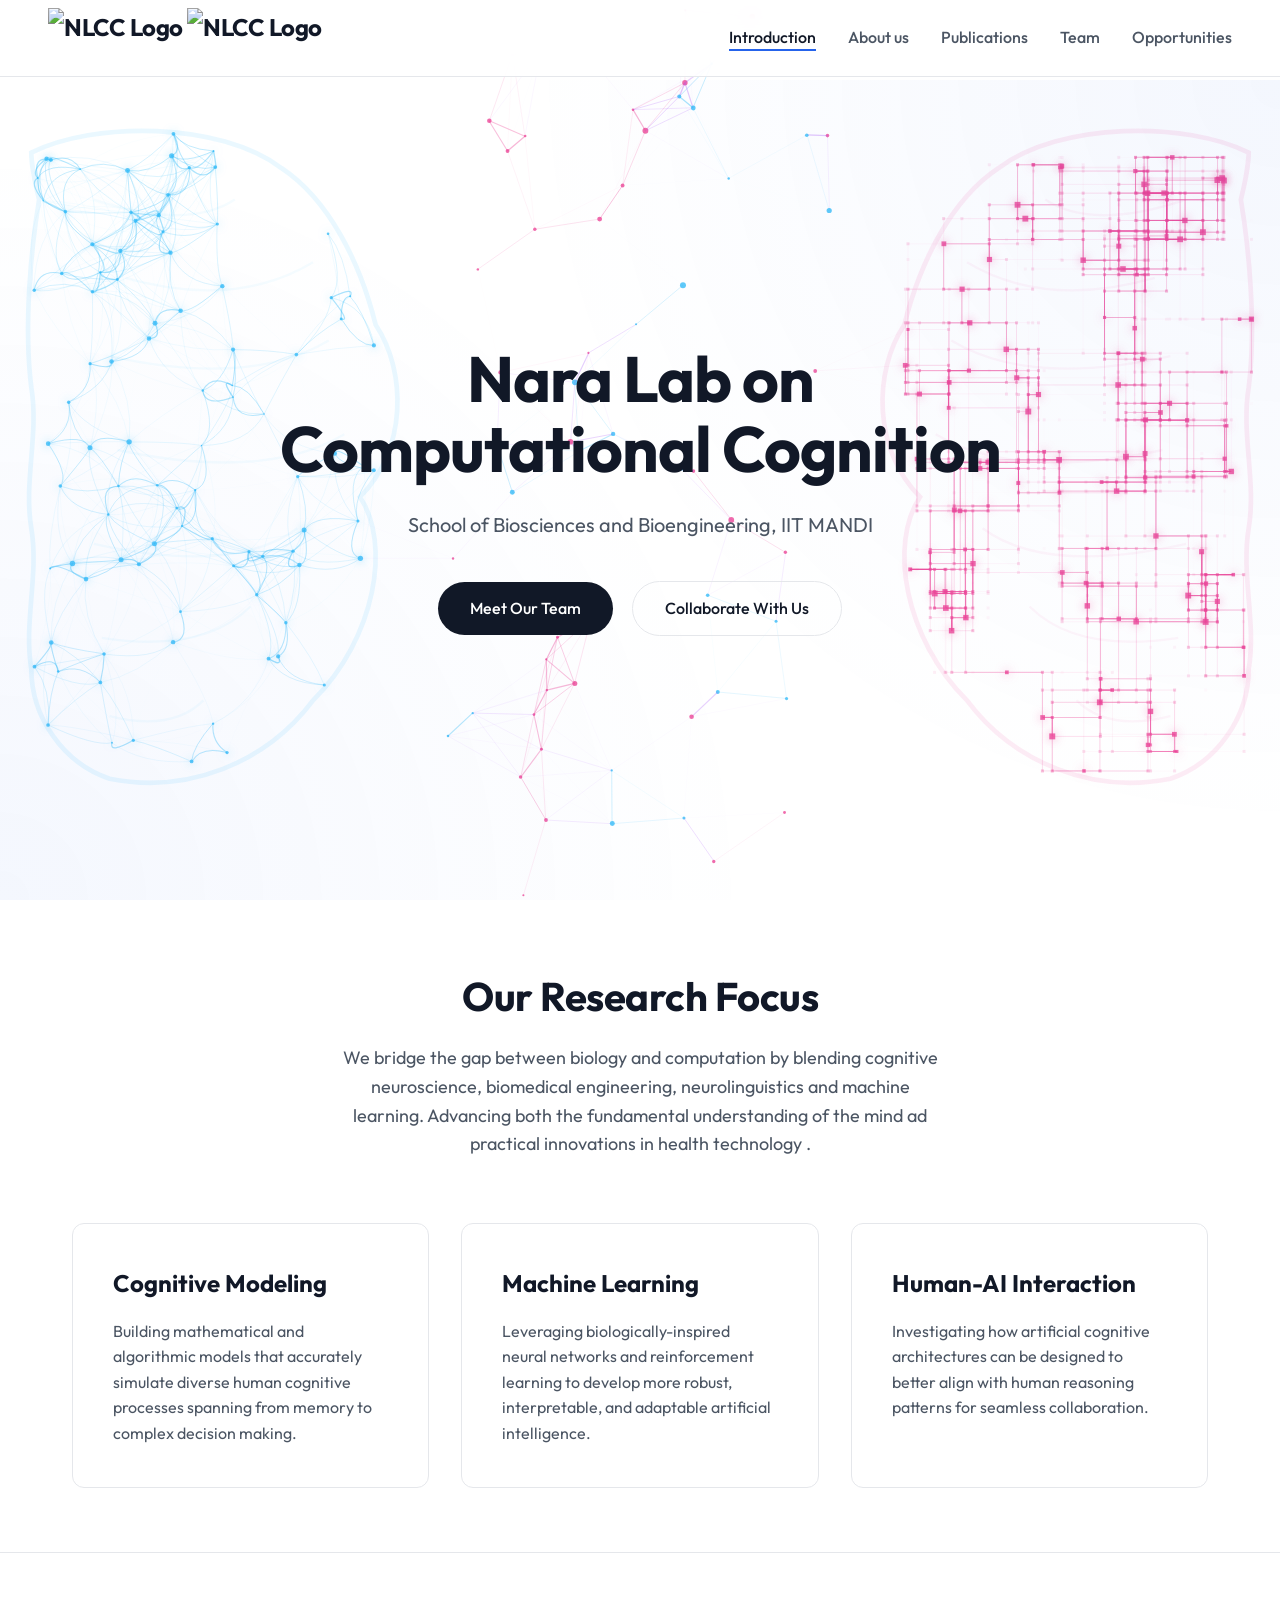
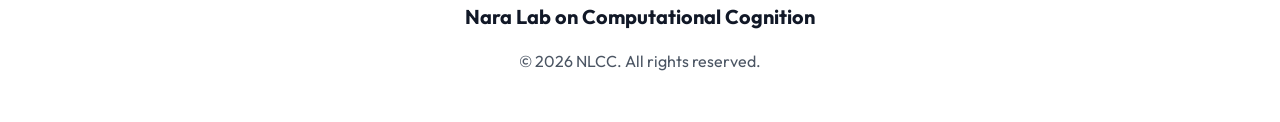
==== index.html @ f837eebd "logo and minor change" ====
<!DOCTYPE html>
<html lang="en">

<head>
    <meta charset="UTF-8">
    <meta name="viewport" content="width=device-width, initial-scale=1.0">
    <title>NLCC - Nara Lab on Computational Cognition</title>
    <meta name="description"
        content="Nara Lab on Computational Cognition (NLCC) explores the intersection of computation and human cognition.">
    <link rel="stylesheet" href="style.css">
</head>

<body>
    <canvas id="neuronCanvas"></canvas>
    <nav>
        <div class="nav-container">
            <a href="index.html" class="logo">
                <img src=c:\Users\krish\Downloads\logo.jpg alt="NLCC Logo" class="logo">
                
                <img src=c:\Users\krish\Downloads\iitlogo.png alt="NLCC Logo" class="logo">
            </a>
            <ul class="nav-links">
                <li><a href="index.html" class="active">Introduction</a></li>
                <li><a href="team.html">About us</a></li>
                <li><a href="team.html">Publications</a></li>
                <li><a href="team.html">Team</a></li>
                <li><a href="contact.html">Opportunities</a></li>
            </ul>
        </div>
    </nav>

    <main>
        <section class="hero">
            <div class="hero-content animate-fade-in">
                <h1>Nara Lab on<br>Computational Cognition</h1>
                <p>School of Biosciences and Bioengineering, IIT MANDI</p>
                <div class="hero-buttons">
                    <a href="team.html" class="btn btn-primary">Meet Our Team</a>
                    <a href="contact.html" class="btn btn-outline">Collaborate With Us</a>
                </div>
            </div>
        </section>

        <section class="container" id="about">
            <h2 class="section-title">Our Research Focus</h2>
            <p class="section-subtitle"> We bridge the gap between biology and computation by blending cognitive neuroscience,
                 biomedical engineering, neurolinguistics and machine learning.
                  Advancing both the fundamental understanding of the mind ad practical innovations in 
                  health technology .
            </p>

            <div class="grid">
                <div class="card animate-fade-in delay-1">
                    <h3>Cognitive Modeling</h3>
                    <p>Building mathematical and algorithmic models that accurately simulate diverse human cognitive
                        processes spanning from memory to complex decision making.</p>
                </div>
                <div class="card animate-fade-in delay-2">
                    <h3>Machine Learning</h3>
                    <p>Leveraging biologically-inspired neural networks and reinforcement learning to develop more
                        robust, interpretable, and adaptable artificial intelligence.</p>
                </div>
                <div class="card animate-fade-in delay-1">
                    <h3>Human-AI Interaction</h3>
                    <p>Investigating how artificial cognitive architectures can be designed to better align with human
                        reasoning patterns for seamless collaboration.</p>
                </div>
            </div>
        </section>
    </main>

    <footer>
        <div class="footer-content">
            <div class="footer-logo">Nara Lab on Computational Cognition</div>
            <p>&copy; 2026 NLCC. All rights reserved.</p>
        </div>
    </footer>
    <script src="neurons.js"></script>
</body>

</html>
---- style.css ----
@import url('https://fonts.googleapis.com/css2?family=Outfit:wght@300;400;500;700&display=swap');

:root {
    --bg-primary: #ffffff;
    --bg-secondary: #f3f4f6;
    --text-primary: #111827;
    --text-secondary: #4b5563;
    --accent: #2563eb;
    --accent-hover: #1d4ed8;
    --border: #e5e7eb;
    --radius: 12px;
    --shadow-sm: 0 1px 2px 0 rgb(0 0 0 / 0.05);
    --shadow-md: 0 4px 6px -1px rgb(0 0 0 / 0.1), 0 2px 4px -2px rgb(0 0 0 / 0.1);
    --shadow-lg: 0 10px 15px -3px rgb(0 0 0 / 0.1), 0 4px 6px -4px rgb(0 0 0 / 0.1);
    --transition: all 0.3s cubic-bezier(0.4, 0, 0.2, 1);
}

* {
    margin: 0;
    padding: 0;
    box-sizing: border-box;
}

html {
    background-color: var(--bg-primary);
}

body {
    font-family: 'Outfit', sans-serif;
    background-color: transparent;
    color: var(--text-primary);
    line-height: 1.6;
    display: flex;
    flex-direction: column;
    min-height: 100vh;
    -webkit-font-smoothing: antialiased;
    position: relative;
    /* Ensure body can hold absolute/fixed items properly */
}

/* Canvas Animation */
#neuronCanvas {
    position: fixed;
    top: 0;
    left: 0;
    width: 100vw;
    height: 100vh;
    z-index: -1;
    pointer-events: none;
    /* Let clicks pass through to content */
}

/* Animations */
@keyframes fadeIn {
    from {
        opacity: 0;
        transform: translateY(20px);
    }

    to {
        opacity: 1;
        transform: translateY(0);
    }
}

.animate-fade-in {
    animation: fadeIn 0.8s ease-out forwards;
}

.delay-1 {
    animation-delay: 0.2s;
}

.delay-2 {
    animation-delay: 0.4s;
}

/* Navigation */
nav {
    position: fixed;
    top: 0;
    width: 100%;
    background: rgba(255, 255, 255, 0.8);
    backdrop-filter: blur(12px);
    -webkit-backdrop-filter: blur(12px);
    border-bottom: 1px solid var(--border);
    z-index: 1000;
    transition: var(--transition);
}

.nav-container {
    max-width: 1200px;
    margin: 0 auto;
    padding: 0.5rem 0.5rem;
    display: flex;
    justify-content: space-between;
    align-items: center;
}


.logo-img {
    height: 50px;   /* adjust as needed */
    /*width: auto;*/

}

.logo {
    font-size: 1.5rem;
    font-weight: 700;
    color: var(--text-primary);
    text-decoration: none;
    letter-spacing: -0.5px;
    height: 60px;
}

.logo span {
    color: var(--accent);
}

.nav-links {
    display: flex;
    gap: 2rem;
    list-style: none;
}

.nav-links a {
    text-decoration: none;
    color: var(--text-secondary);
    font-weight: 500;
    font-size: 1rem;
    transition: var(--transition);
    position: relative;
}

.nav-links a::after {
    content: '';
    position: absolute;
    width: 0;
    height: 2px;
    bottom: -4px;
    left: 0;
    background-color: var(--accent);
    transition: var(--transition);
}

.nav-links a:hover,
.nav-links a.active {
    color: var(--text-primary);
}

.nav-links a:hover::after,
.nav-links a.active::after {
    width: 100%;
}

/* Layout */
main {
    flex: 1;
    margin-top: 80px;
    /* To offset fixed nav */
}

.container {
    max-width: 1200px;
    margin: 0 auto;
    padding: 4rem 2rem;
}

/* Hero Section */
.hero {
    min-height: calc(100vh - 80px);
    display: flex;
    align-items: center;
    justify-content: center;
    text-align: center;
    padding: 2rem;
    background: radial-gradient(circle at top right, rgba(37, 99, 235, 0.05), transparent 50%),
        radial-gradient(circle at bottom left, rgba(37, 99, 235, 0.05), transparent 50%);
}

.hero-content {
    max-width: 800px;
    opacity: 0;
}

.hero h1 {
    font-size: 4rem;
    font-weight: 700;
    line-height: 1.1;
    margin-bottom: 1.5rem;
    letter-spacing: -1px;
}

.hero p {
    font-size: 1.25rem;
    color: var(--text-secondary);
    margin-bottom: 2.5rem;
    max-width: 600px;
    margin-left: auto;
    margin-right: auto;
}

.btn {
    display: inline-block;
    padding: 0.875rem 2rem;
    border-radius: 9999px;
    font-weight: 500;
    text-decoration: none;
    transition: var(--transition);
    cursor: pointer;
    border: none;
}

.btn-primary {
    background-color: var(--text-primary);
    color: white;
}

.btn-primary:hover {
    background-color: var(--accent);
    transform: translateY(-2px);
    box-shadow: var(--shadow-md);
}

.btn-outline {
    background-color: transparent;
    color: var(--text-primary);
    border: 1px solid var(--border);
    margin-left: 1rem;
}

.btn-outline:hover {
    border-color: var(--text-primary);
    background-color: var(--bg-secondary);
}

/* Sections */
.section-title {
    font-size: 2.5rem;
    font-weight: 700;
    margin-bottom: 1rem;
    text-align: center;
    letter-spacing: -0.5px;
}

.section-subtitle {
    text-align: center;
    color: var(--text-secondary);
    margin-bottom: 4rem;
    font-size: 1.125rem;
    max-width: 600px;
    margin-left: auto;
    margin-right: auto;
}

/* Cards (for team and features) */
.grid {
    display: grid;
    grid-template-columns: repeat(auto-fit, minmax(300px, 1fr));
    gap: 2rem;
}

.card {
    background: var(--bg-primary);
    border: 1px solid var(--border);
    border-radius: var(--radius);
    padding: 2.5rem;
    transition: var(--transition);
    opacity: 0;
}

.card:hover {
    transform: translateY(-5px);
    box-shadow: var(--shadow-lg);
    border-color: transparent;
}

.card h3 {
    font-size: 1.5rem;
    margin-bottom: 1rem;
    color: var(--text-primary);
}

.card p {
    color: var(--text-secondary);
}

/* Team Specific */
.team-member {
    text-align: center;
    padding: 2rem;
}

.member-image {
    width: 120px;
    height: 120px;
    border-radius: 50%;
    margin: 0 auto 1.5rem;
    background-color: var(--bg-secondary);
    display: flex;
    align-items: center;
    justify-content: center;
    font-size: 2.5rem;
    color: var(--text-secondary);
    border: 4px solid var(--bg-primary);
    box-shadow: var(--shadow-md);
    transition: var(--transition);
}

.team-member:hover .member-image {
    transform: scale(1.05);
    border-color: var(--accent);
    color: var(--accent);
}

.member-role {
    color: var(--accent);
    font-weight: 500;
    margin-bottom: 1rem;
    font-size: 0.9rem;
    text-transform: uppercase;
    letter-spacing: 1px;
}

/* Contact Specific */
.contact-wrapper {
    display: grid;
    grid-template-columns: 1fr 1fr;
    gap: 4rem;
    background: var(--bg-primary);
    border-radius: var(--radius);
    border: 1px solid var(--border);
    overflow: hidden;
    opacity: 0;
}

.contact-info {
    padding: 4rem;
    background: var(--text-primary);
    color: white;
}

.contact-info h3 {
    color: white;
    font-size: 2rem;
    margin-bottom: 2rem;
}

.info-item {
    margin-bottom: 2rem;
}

.info-item h4 {
    font-size: 0.875rem;
    text-transform: uppercase;
    letter-spacing: 1px;
    color: #9ca3af;
    margin-bottom: 0.5rem;
}

.info-item p {
    font-size: 1.125rem;
    color: #f3f4f6;
}

.contact-form {
    padding: 4rem 4rem 4rem 0;
}

.form-group {
    margin-bottom: 1.5rem;
}

.form-group label {
    display: block;
    margin-bottom: 0.5rem;
    font-weight: 500;
    color: var(--text-primary);
}

.form-control {
    width: 100%;
    padding: 0.875rem 1rem;
    border: 1px solid var(--border);
    border-radius: 8px;
    font-family: inherit;
    font-size: 1rem;
    transition: var(--transition);
    background-color: var(--bg-primary);
}

.form-control:focus {
    outline: none;
    border-color: var(--accent);
    box-shadow: 0 0 0 3px rgba(37, 99, 235, 0.1);
}

textarea.form-control {
    min-height: 150px;
    resize: vertical;
}

/* Footer */
footer {
    background-color: var(--bg-primary);
    border-top: 1px solid var(--border);
    padding: 3rem 2rem;
    text-align: center;
    color: var(--text-secondary);
    margin-top: auto;
}

.footer-content {
    max-width: 1200px;
    margin: 0 auto;
    display: flex;
    flex-direction: column;
    align-items: center;
    gap: 1rem;
}

.footer-logo {
    font-weight: 700;
    color: var(--text-primary);
    font-size: 1.25rem;
}

/* Responsive */
@media (max-width: 768px) {
    .nav-links {
        display: none;
        /* simple mobile design: hide nav links or make a hamburger */
    }

    .hero h1 {
        font-size: 2.5rem;
    }

    .contact-wrapper {
        grid-template-columns: 1fr;
    }

    .contact-form {
        padding: 2rem;
    }

    .contact-info {
        padding: 2rem;
    }

    .btn-outline {
        margin-left: 0;
        margin-top: 1rem;
        display: block;
    }
}
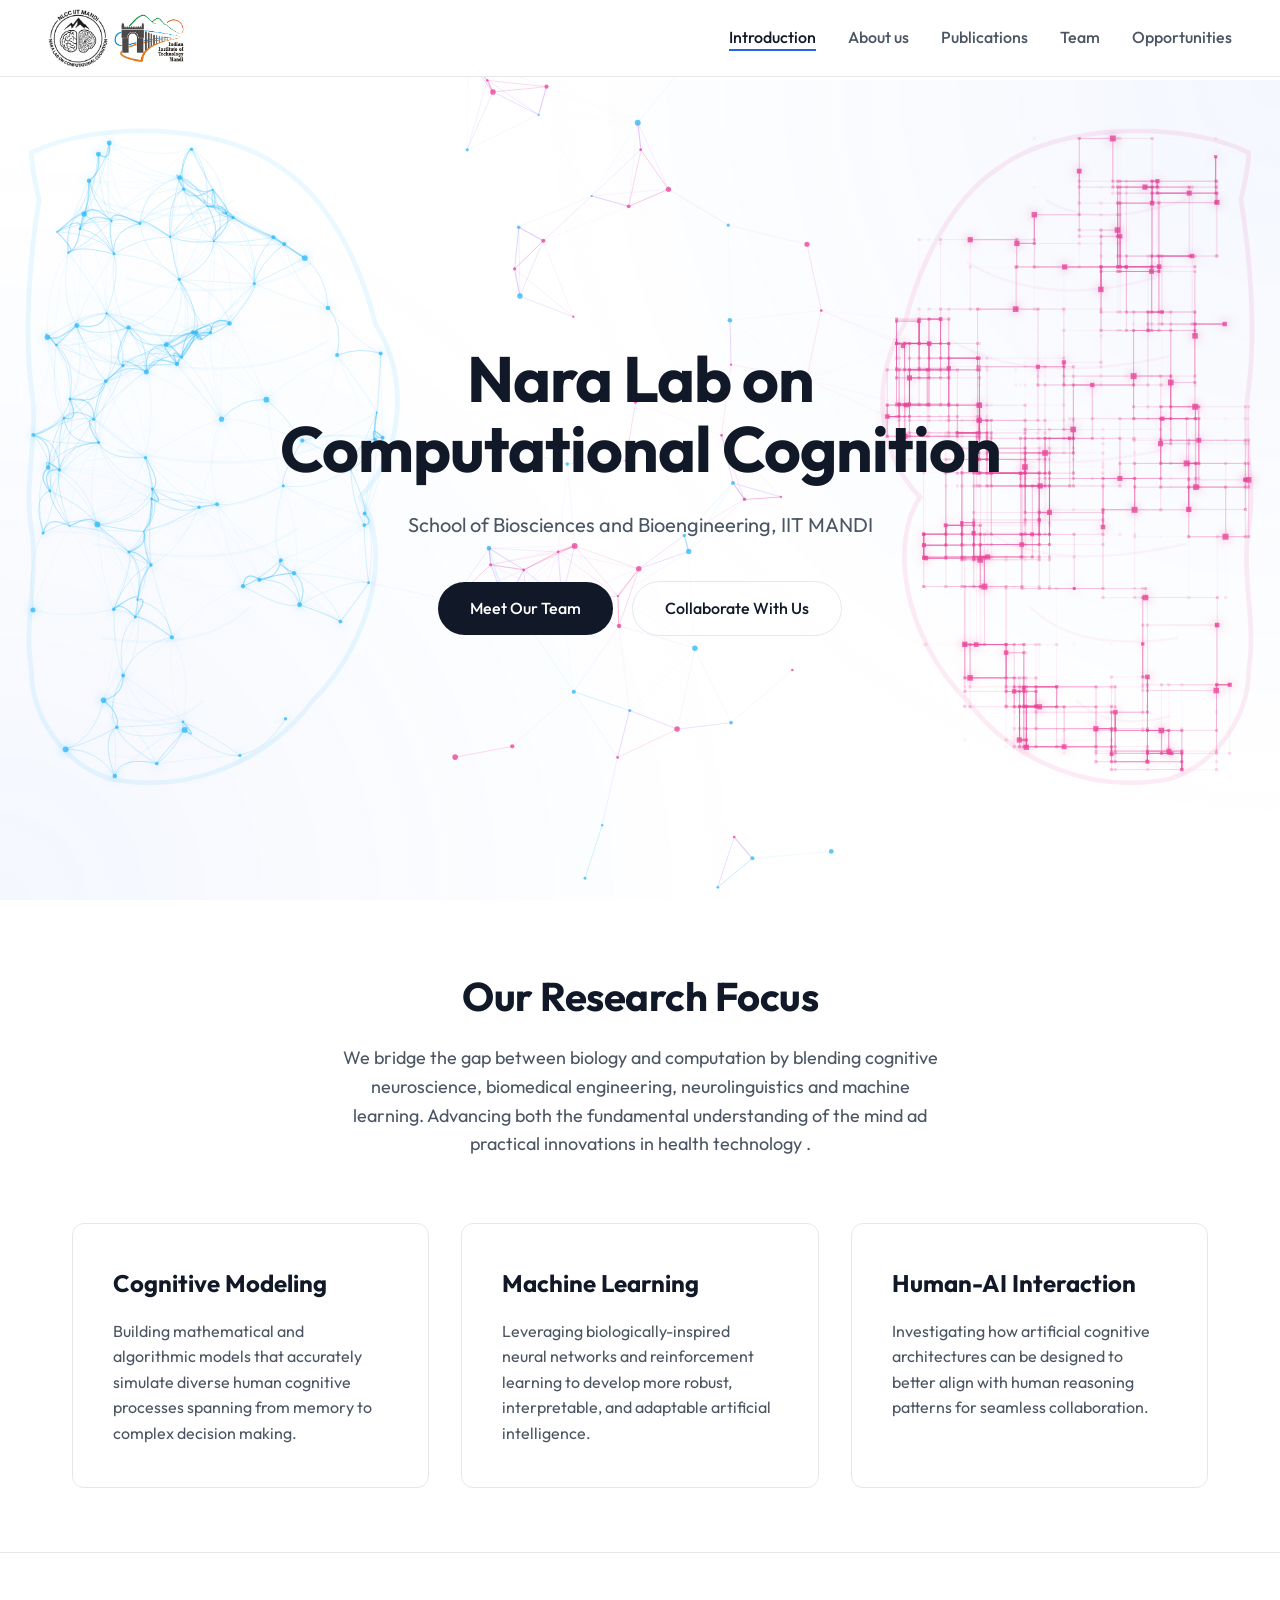
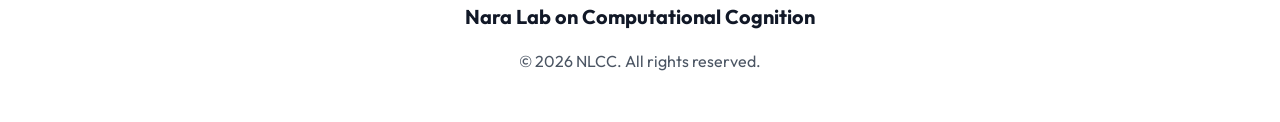
==== commit 403ca949: "folder changed" ====
--- a/index.html
+++ b/index.html
@@ -15,9 +15,9 @@
     <nav>
         <div class="nav-container">
             <a href="index.html" class="logo">
-                <img src=c:\Users\krish\Downloads\logo.jpg alt="NLCC Logo" class="logo">
+                <img src=images\logo.jpg alt="NLCC Logo" class="logo">
                 
-                <img src=c:\Users\krish\Downloads\iitlogo.png alt="NLCC Logo" class="logo">
+                <img src=images\iitlogo.png alt="NLCC Logo" class="logo">
             </a>
             <ul class="nav-links">
                 <li><a href="index.html" class="active">Introduction</a></li>
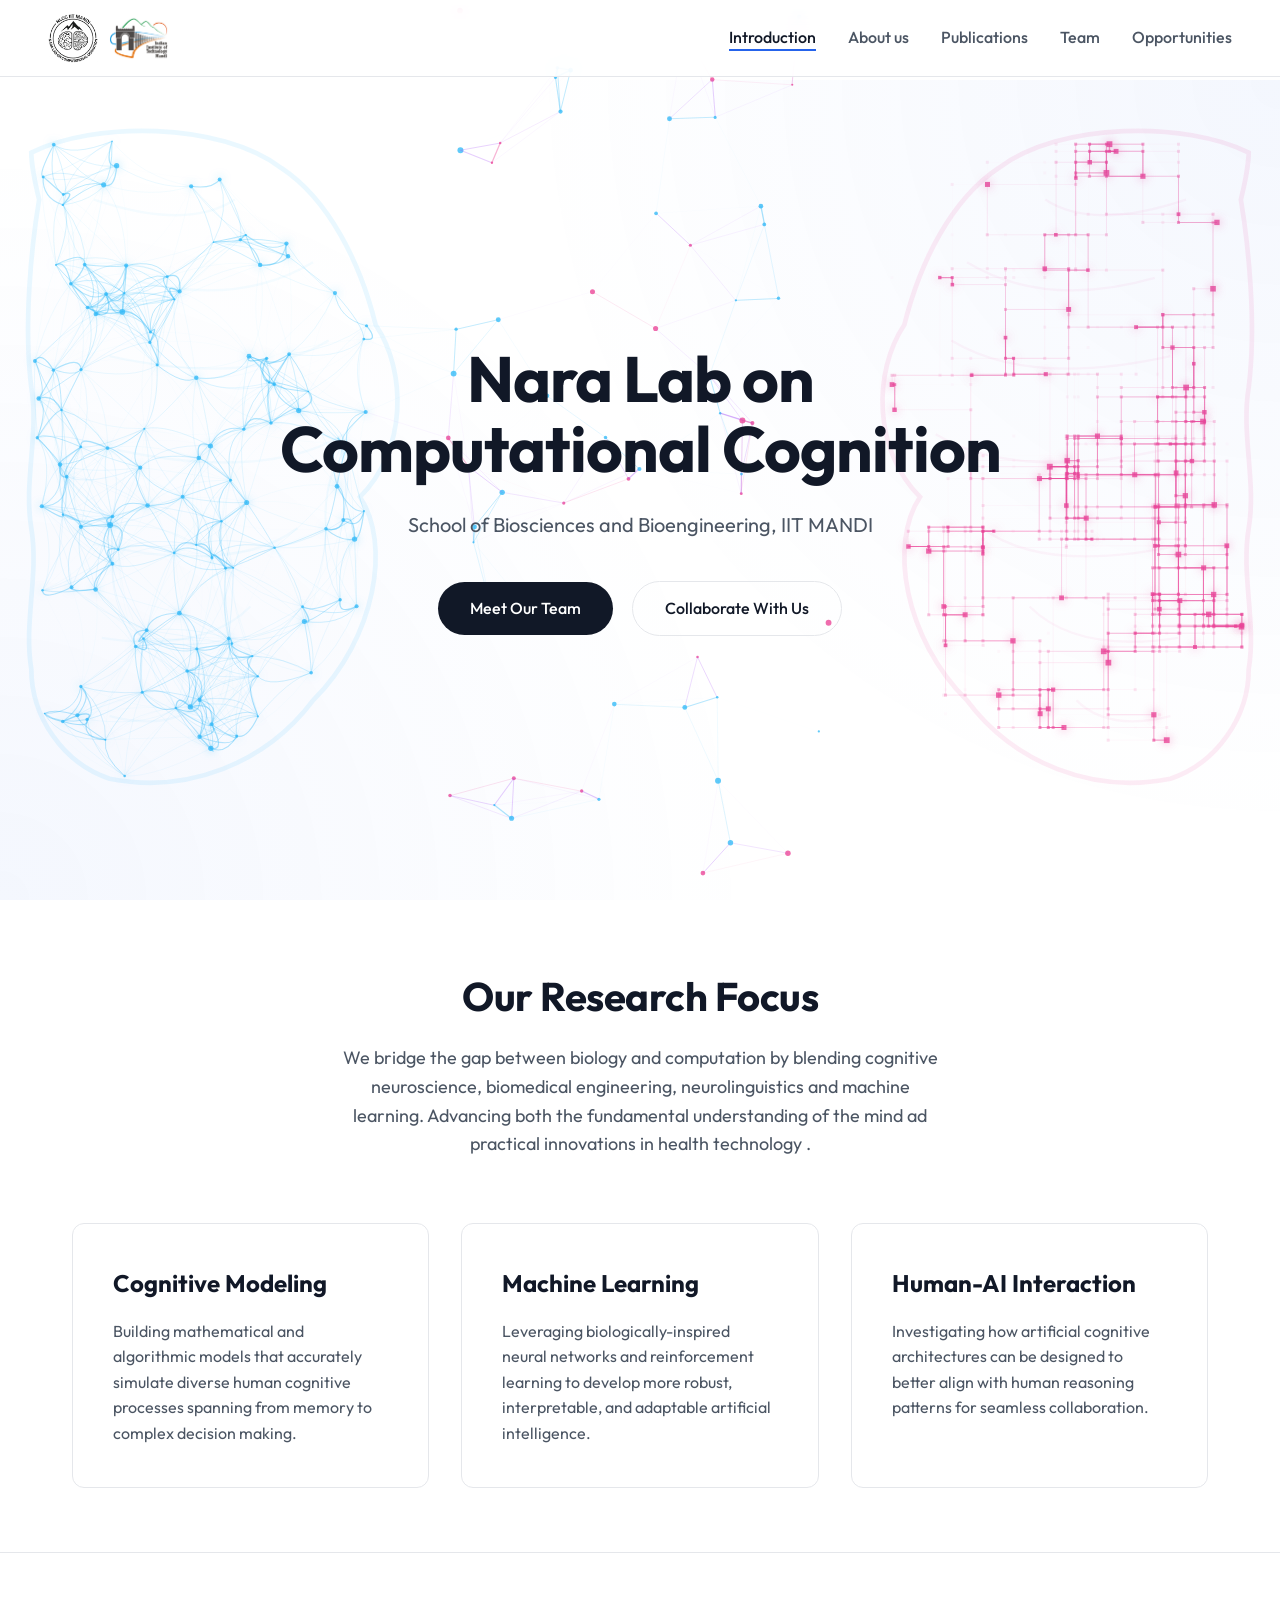
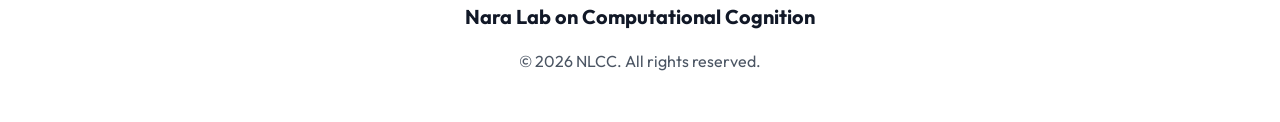
==== commit aec173c6: "responsive" ====
--- a/index.html
+++ b/index.html
@@ -15,9 +15,9 @@
     <nav>
         <div class="nav-container">
             <a href="index.html" class="logo">
-                <img src=images\logo.jpg alt="NLCC Logo" class="logo">
+                <img src=images\logo.jpg alt="NLCC Logo" class="logo-img">
                 
-                <img src=images\iitlogo.png alt="NLCC Logo" class="logo">
+                <img src=images\iitlogo.png alt="NLCC Logo" class="logo-img">
             </a>
             <ul class="nav-links">
                 <li><a href="index.html" class="active">Introduction</a></li>
--- a/style.css
+++ b/style.css
@@ -1,5 +1,17 @@
 @import url('https://fonts.googleapis.com/css2?family=Outfit:wght@300;400;500;700&display=swap');
 
+
+
+@media (max-width: 768px) {
+    .logo {
+        height: 50px;
+    }
+
+    .logo-img {
+        max-height: 40px;
+    }
+}
+    
 :root {
     --bg-primary: #ffffff;
     --bg-secondary: #f3f4f6;
@@ -99,18 +111,19 @@
 
 
 .logo-img {
-    height: 50px;   /* adjust as needed */
-    /*width: auto;*/
-
+    height: 100%;      /* fill parent height */
+    max-height: 50px;  /* prevent oversized scaling */
+    width: auto;       /* keep aspect ratio */
+    object-fit: contain;
 }
 
 .logo {
-    font-size: 1.5rem;
-    font-weight: 700;
-    color: var(--text-primary);
+    display: flex;
+    align-items: center;
+    gap: 10px;
+
     text-decoration: none;
-    letter-spacing: -0.5px;
-    height: 60px;
+    height: 60px;   /* navbar height control */
 }
 
 .logo span {
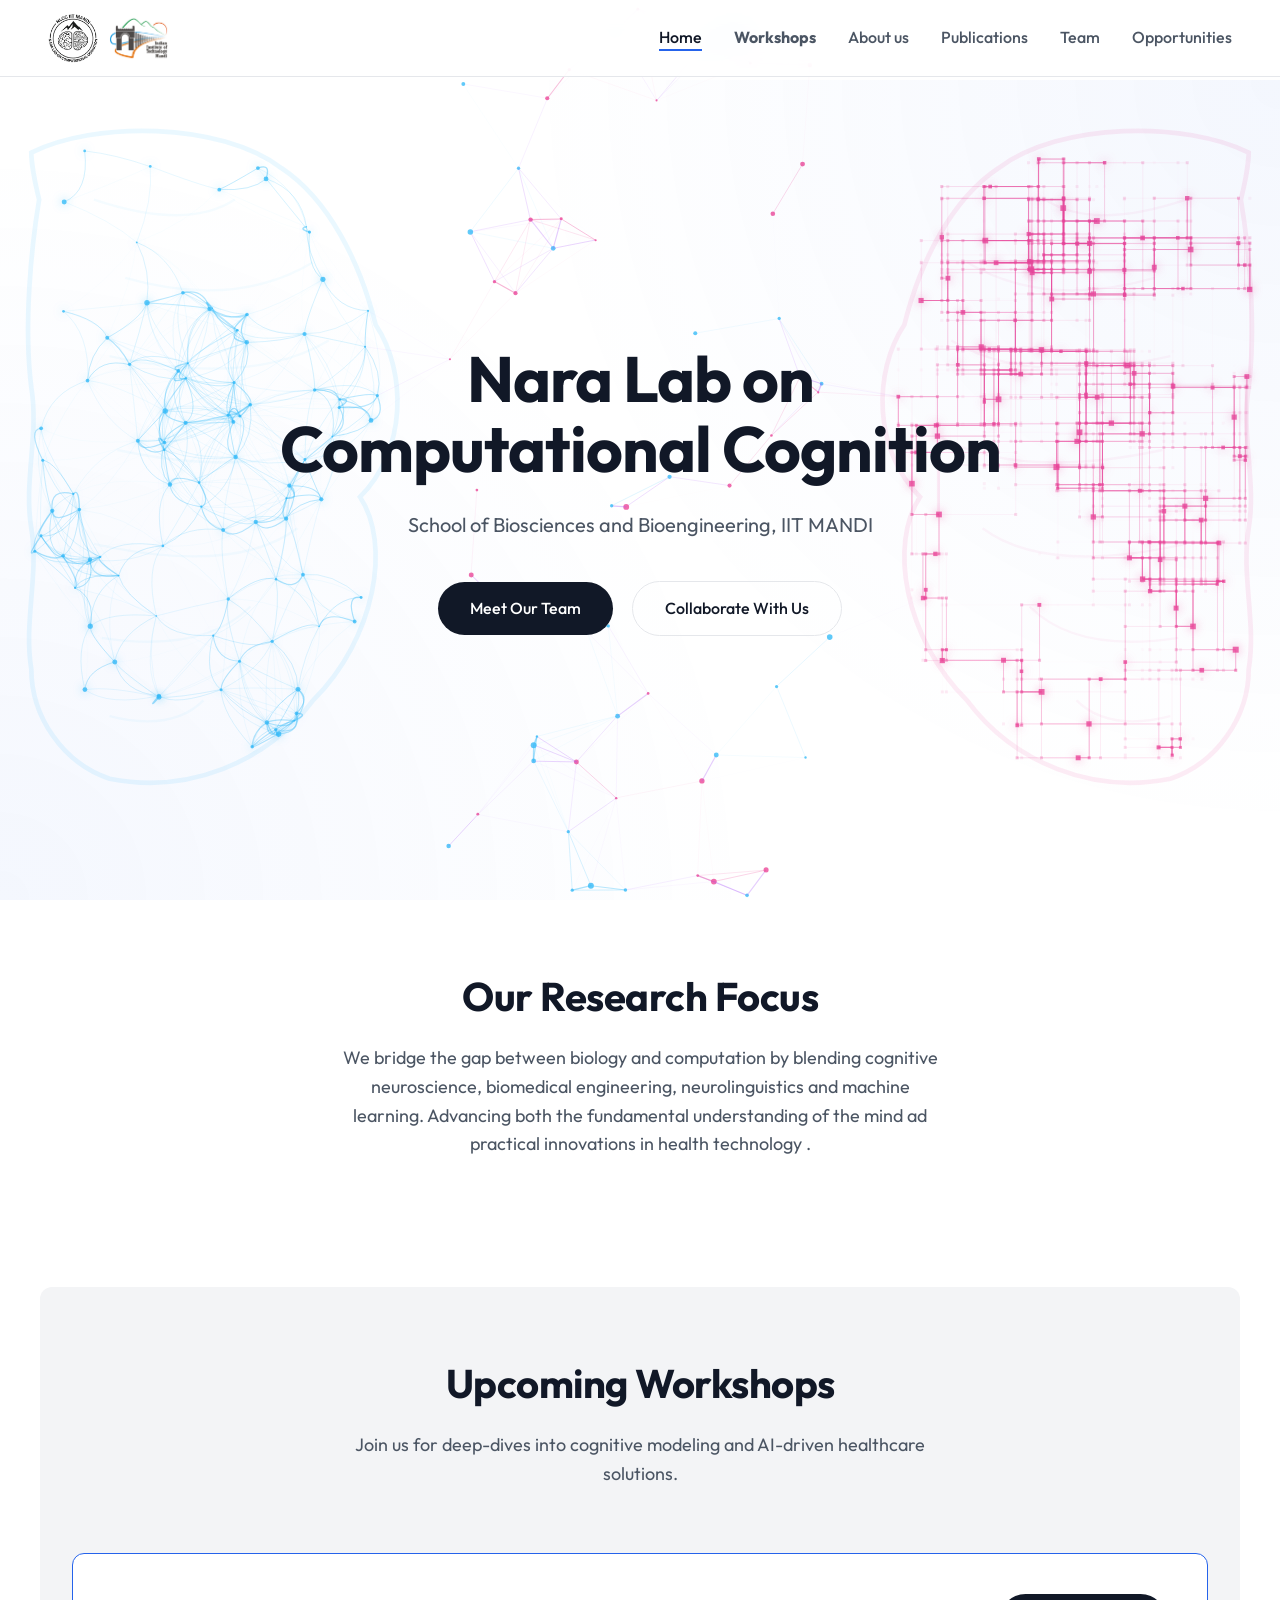
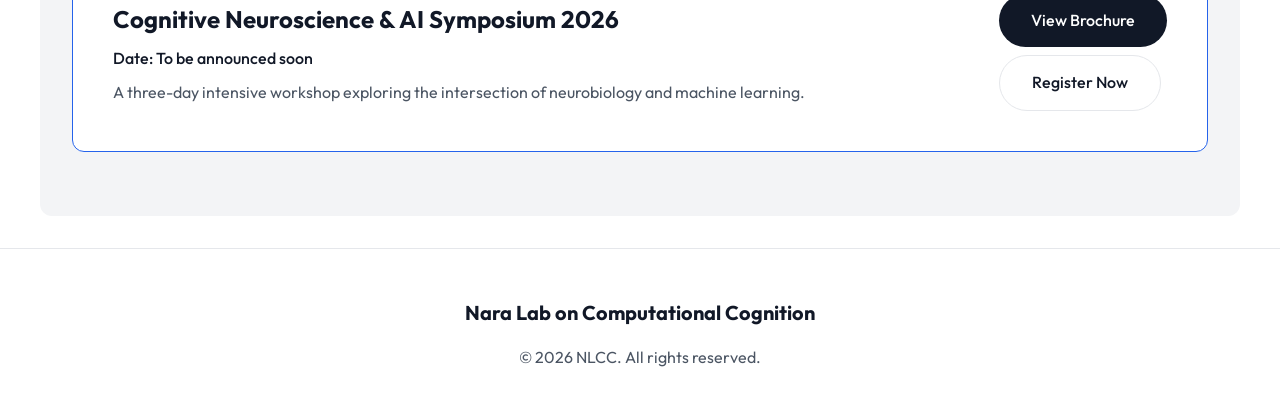
==== commit d65adecb: "V1.2 added workshop part" ====
--- a/index.html
+++ b/index.html
@@ -16,15 +16,16 @@
         <div class="nav-container">
             <a href="index.html" class="logo">
                 <img src=images\logo.jpg alt="NLCC Logo" class="logo-img">
-                
+
                 <img src=images\iitlogo.png alt="NLCC Logo" class="logo-img">
             </a>
             <ul class="nav-links">
-                <li><a href="index.html" class="active">Introduction</a></li>
-                <li><a href="team.html">About us</a></li>
-                <li><a href="team.html">Publications</a></li>
+                <li><a href="index.html" class="active">Home</a></li>
+                <li><a href="workshops.html" class="blink">Workshops</a></li>
+                <li><a href="about.html">About us</a></li>
+                <li><a href="publications.html">Publications</a></li>
                 <li><a href="team.html">Team</a></li>
-                <li><a href="contact.html">Opportunities</a></li>
+                <li><a href="opportunities.html">Opportunities</a></li>
             </ul>
         </div>
     </nav>
@@ -43,13 +44,14 @@
 
         <section class="container" id="about">
             <h2 class="section-title">Our Research Focus</h2>
-            <p class="section-subtitle"> We bridge the gap between biology and computation by blending cognitive neuroscience,
-                 biomedical engineering, neurolinguistics and machine learning.
-                  Advancing both the fundamental understanding of the mind ad practical innovations in 
-                  health technology .
+            <p class="section-subtitle"> We bridge the gap between biology and computation by blending cognitive
+                neuroscience,
+                biomedical engineering, neurolinguistics and machine learning.
+                Advancing both the fundamental understanding of the mind ad practical innovations in
+                health technology .
             </p>
 
-            <div class="grid">
+            <!--<div class="grid">
                 <div class="card animate-fade-in delay-1">
                     <h3>Cognitive Modeling</h3>
                     <p>Building mathematical and algorithmic models that accurately simulate diverse human cognitive
@@ -65,6 +67,33 @@
                     <p>Investigating how artificial cognitive architectures can be designed to better align with human
                         reasoning patterns for seamless collaboration.</p>
                 </div>
+            </div>-->
+        </section>
+
+        <section class="container" id="workshops"
+            style="background-color: var(--bg-secondary); border-radius: var(--radius); padding: 4rem 2rem; margin-bottom: 2rem;">
+            <h2 class="section-title">Upcoming Workshops</h2>
+            <p class="section-subtitle">Join us for deep-dives into cognitive modeling and AI-driven healthcare
+                solutions.</p>
+            <div class="grid" style="grid-template-columns: 1fr; gap: 2rem;">
+                <div class="card animate-fade-in delay-1"
+                    style="display: flex; justify-content: space-between; align-items: center; flex-wrap: wrap; gap: 1rem; border-color: var(--accent);">
+                    <div>
+                        <h3 style="color: var(--text-primary); font-size: 1.5rem; margin-bottom: 0.5rem;">Cognitive
+                            Neuroscience & AI Symposium 2026</h3>
+                        <p
+                            style="font-weight: 500; font-size: 1rem; color: var(--text-primary); margin-bottom: 0.5rem;">
+                            Date: To be announced soon</p>
+                        <p style="color: var(--text-secondary);">A three-day intensive workshop exploring the
+                            intersection of neurobiology and machine learning.</p>
+                    </div>
+                    <div>
+                        <a href="workshops.html" class="btn btn-primary"
+                            style="margin-bottom: 0.5rem; display: inline-block;">View Brochure</a>
+                        <br>
+                        <a href="workshops.html" class="btn btn-outline" style="margin-left: 0;">Register Now</a>
+                    </div>
+                </div>
             </div>
         </section>
     </main>
--- a/style.css
+++ b/style.css
@@ -166,6 +166,17 @@
     width: 100%;
 }
 
+@keyframes blinkText {
+    0% { color: var(--accent); opacity: 1; transform: scale(1); }
+    50% { color: #ef4444; opacity: 0.8; transform: scale(1.05); }
+    100% { color: var(--accent); opacity: 1; transform: scale(1); }
+}
+
+.nav-links a.blink {
+    animation: blinkText 1.5s infinite alternate;
+    font-weight: 700;
+}
+
 /* Layout */
 main {
     flex: 1;
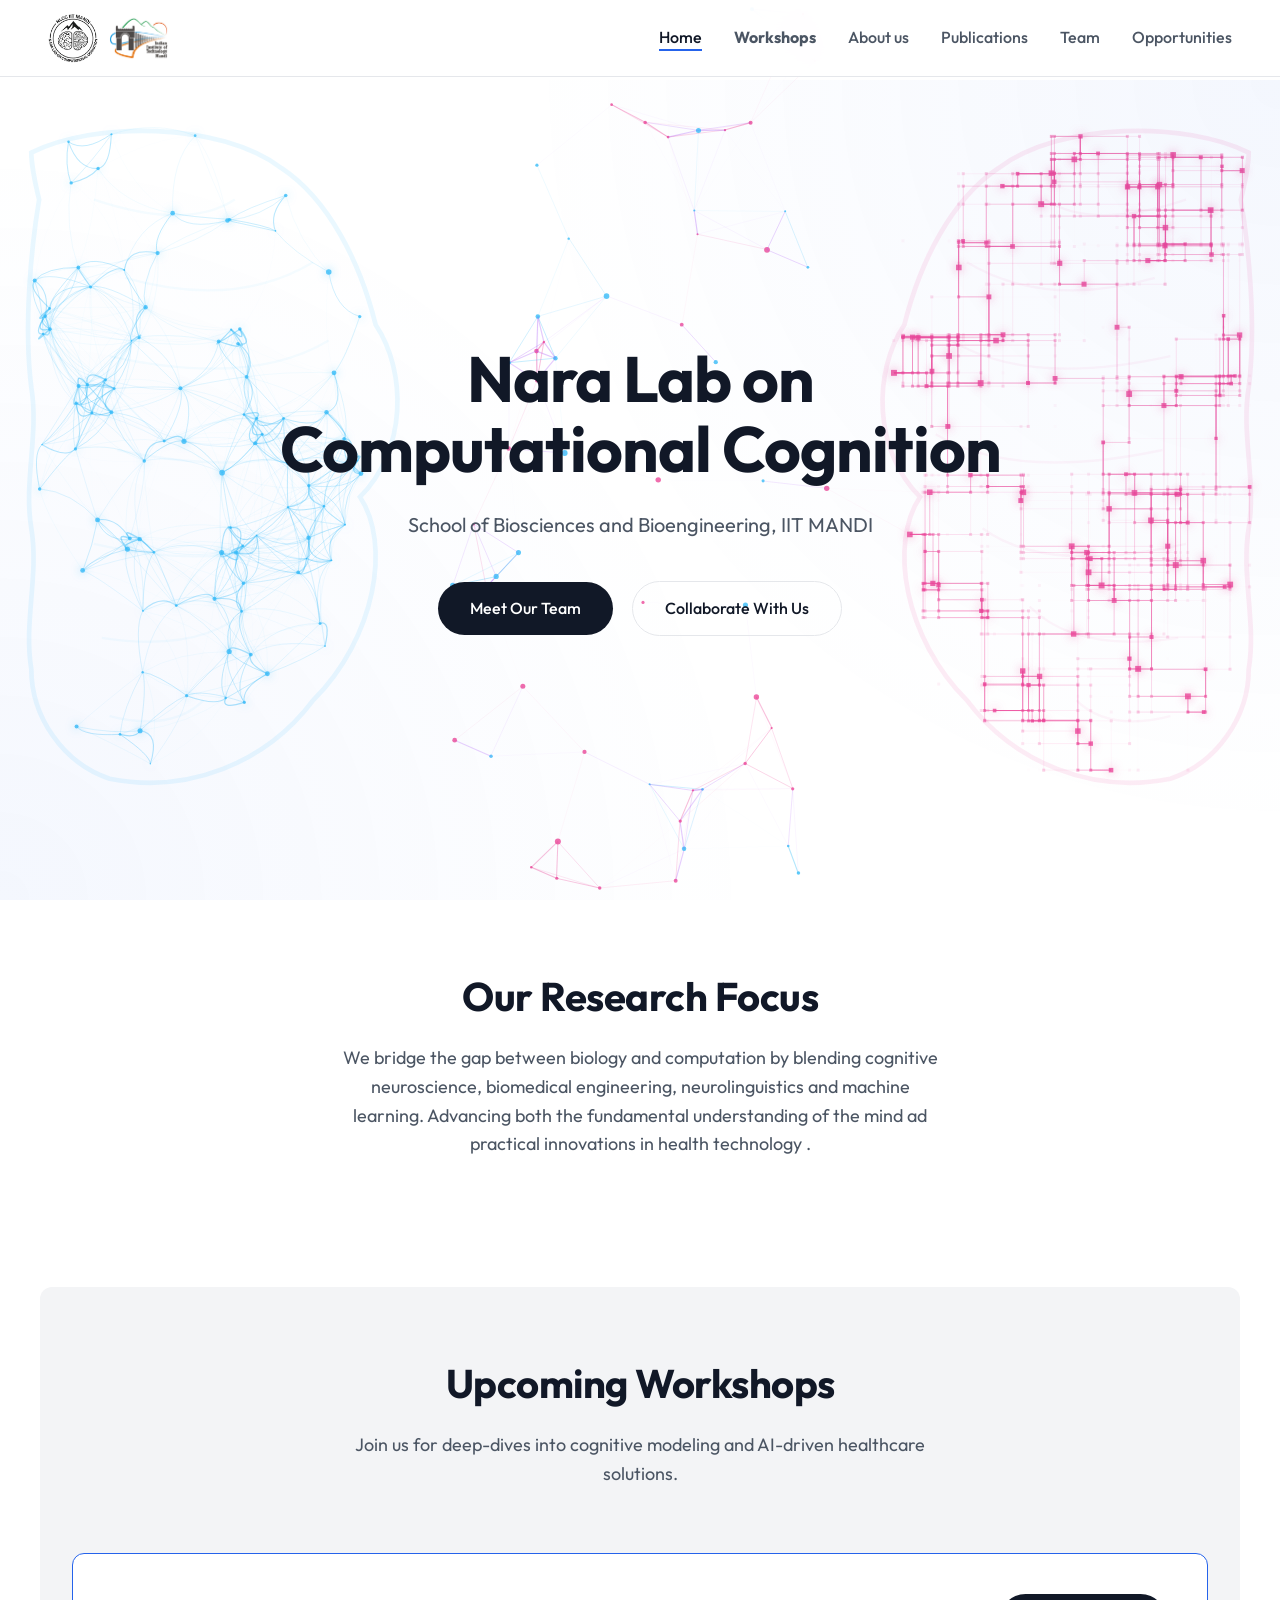
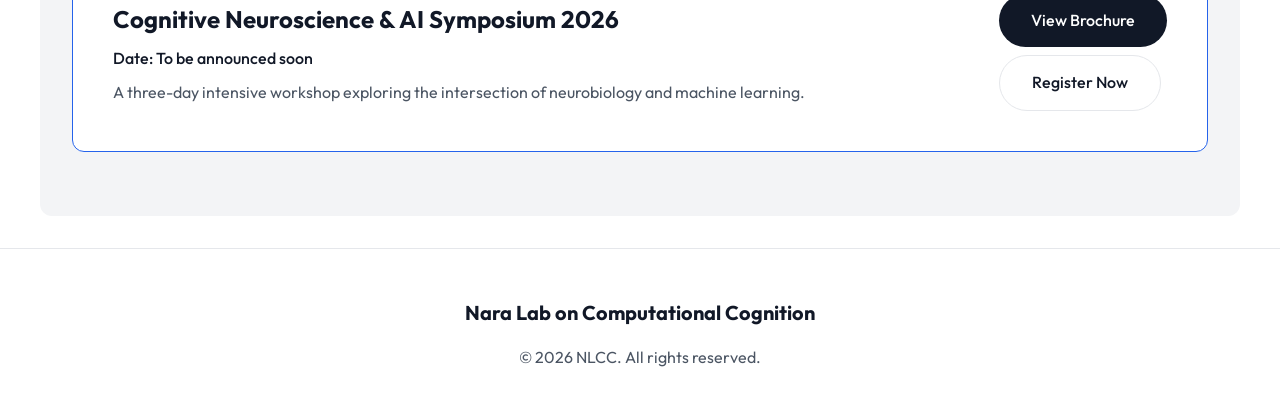
==== commit c95d5a29: "responsive design" ====
--- a/index.html
+++ b/index.html
@@ -19,6 +19,11 @@
 
                 <img src=images\iitlogo.png alt="NLCC Logo" class="logo-img">
             </a>
+            <div class="menu-toggle" id="mobile-menu">
+                <span class="bar"></span>
+                <span class="bar"></span>
+                <span class="bar"></span>
+            </div>
             <ul class="nav-links">
                 <li><a href="index.html" class="active">Home</a></li>
                 <li><a href="workshops.html" class="blink">Workshops</a></li>
@@ -105,6 +110,19 @@
         </div>
     </footer>
     <script src="neurons.js"></script>
+
+    <script>
+        document.addEventListener('DOMContentLoaded', () => {
+            const mobileMenu = document.getElementById('mobile-menu');
+            const navLinks = document.querySelector('.nav-links');
+            if (mobileMenu) {
+                mobileMenu.addEventListener('click', () => {
+                    navLinks.classList.toggle('active');
+                    mobileMenu.classList.toggle('active');
+                });
+            }
+        });
+    </script>
 </body>
 
 </html>
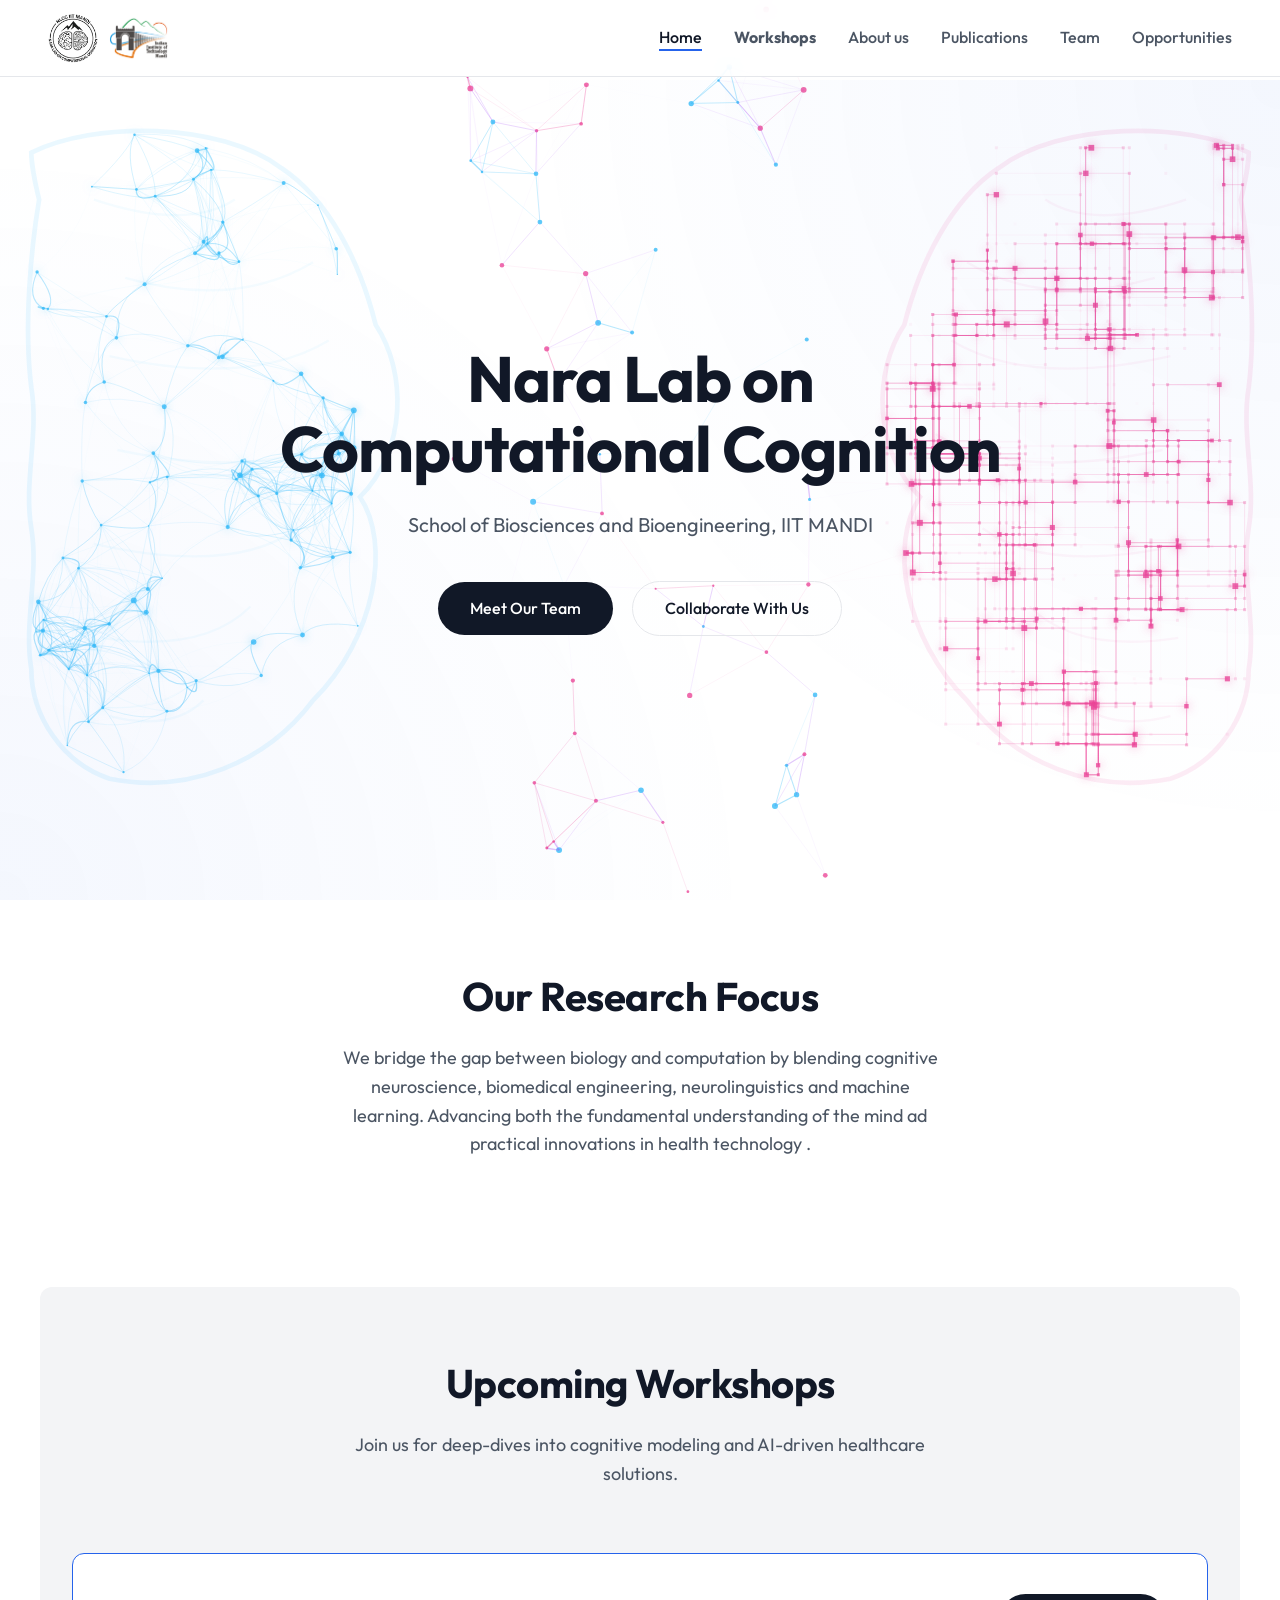
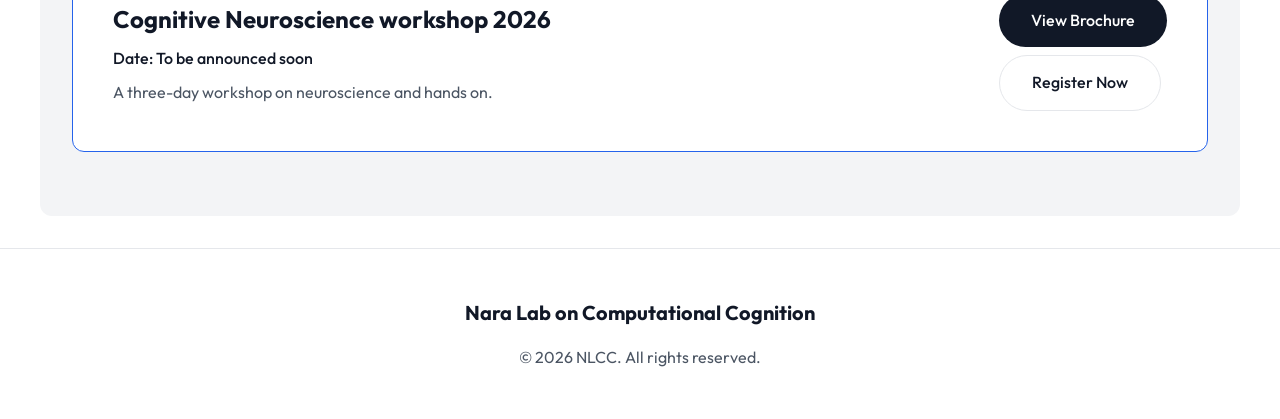
==== commit 3d88a62b: "Update index.html" ====
--- a/index.html
+++ b/index.html
@@ -85,12 +85,11 @@
                     style="display: flex; justify-content: space-between; align-items: center; flex-wrap: wrap; gap: 1rem; border-color: var(--accent);">
                     <div>
                         <h3 style="color: var(--text-primary); font-size: 1.5rem; margin-bottom: 0.5rem;">Cognitive
-                            Neuroscience & AI Symposium 2026</h3>
+                            Neuroscience workshop 2026</h3>
                         <p
                             style="font-weight: 500; font-size: 1rem; color: var(--text-primary); margin-bottom: 0.5rem;">
                             Date: To be announced soon</p>
-                        <p style="color: var(--text-secondary);">A three-day intensive workshop exploring the
-                            intersection of neurobiology and machine learning.</p>
+                        <p style="color: var(--text-secondary);">A three-day workshop on neuroscience and hands on.</p>
                     </div>
                     <div>
                         <a href="workshops.html" class="btn btn-primary"
@@ -125,4 +124,4 @@
     </script>
 </body>
 
-</html>+</html>
--- a/style.css
+++ b/style.css
@@ -177,6 +177,22 @@
     font-weight: 700;
 }
 
+.menu-toggle {
+    display: none;
+    flex-direction: column;
+    cursor: pointer;
+    gap: 5px;
+    z-index: 1001;
+}
+
+.menu-toggle .bar {
+    width: 25px;
+    height: 3px;
+    background-color: var(--text-primary);
+    transition: all 0.3s ease-in-out;
+    border-radius: 3px;
+}
+
 /* Layout */
 main {
     flex: 1;
@@ -451,9 +467,49 @@
 
 /* Responsive */
 @media (max-width: 768px) {
+    .menu-toggle {
+        display: flex;
+    }
+    
     .nav-links {
         display: none;
-        /* simple mobile design: hide nav links or make a hamburger */
+        flex-direction: column;
+        position: absolute;
+        top: 100%;
+        left: 0;
+        width: 100%;
+        background: rgba(255, 255, 255, 0.98);
+        backdrop-filter: blur(12px);
+        -webkit-backdrop-filter: blur(12px);
+        padding: 1rem 0;
+        box-shadow: var(--shadow-md);
+        border-bottom: 1px solid var(--border);
+        gap: 0;
+    }
+    
+    .nav-links.active {
+        display: flex;
+    }
+    
+    .nav-links a {
+        display: block;
+        padding: 1rem;
+        text-align: center;
+        width: 100%;
+    }
+
+    .nav-links a::after {
+        display: none;
+    }
+
+    .menu-toggle.active .bar:nth-child(1) {
+        transform: translateY(8px) rotate(45deg);
+    }
+    .menu-toggle.active .bar:nth-child(2) {
+        opacity: 0;
+    }
+    .menu-toggle.active .bar:nth-child(3) {
+        transform: translateY(-8px) rotate(-45deg);
     }
 
     .hero h1 {
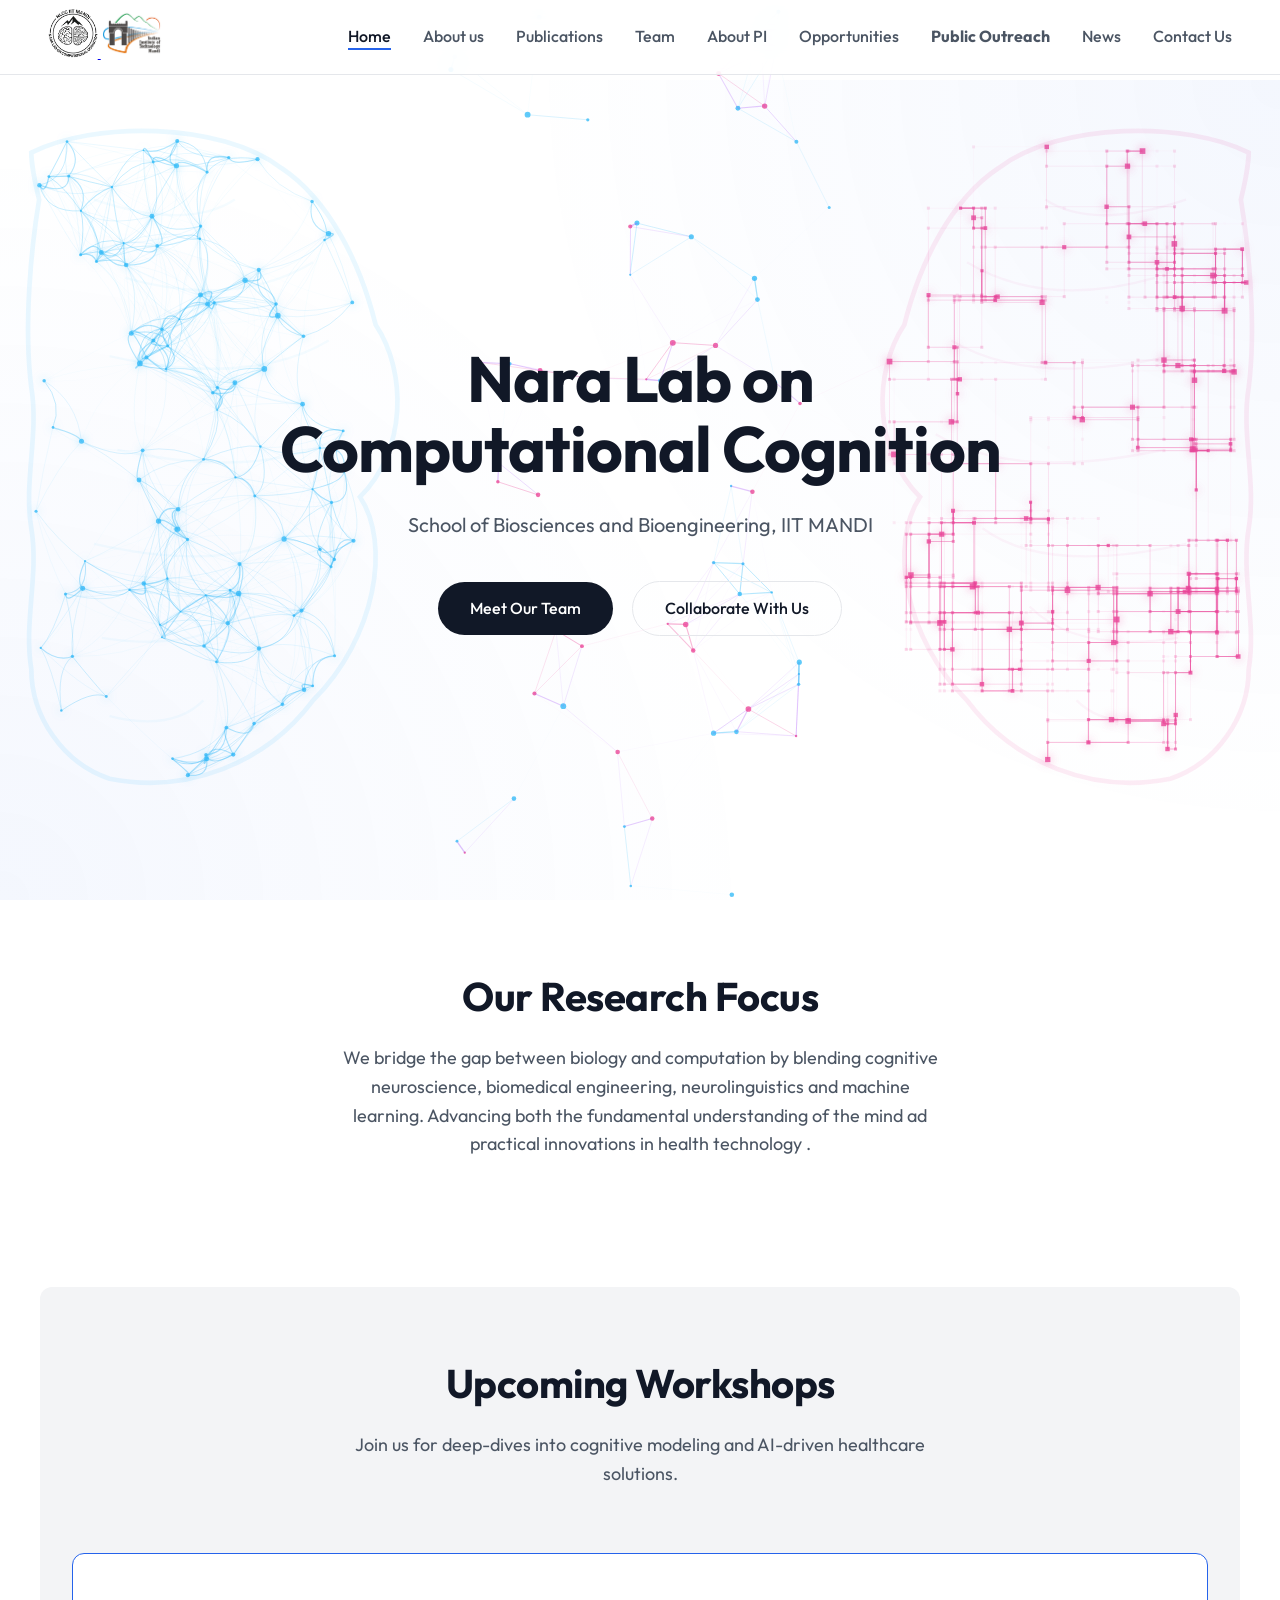
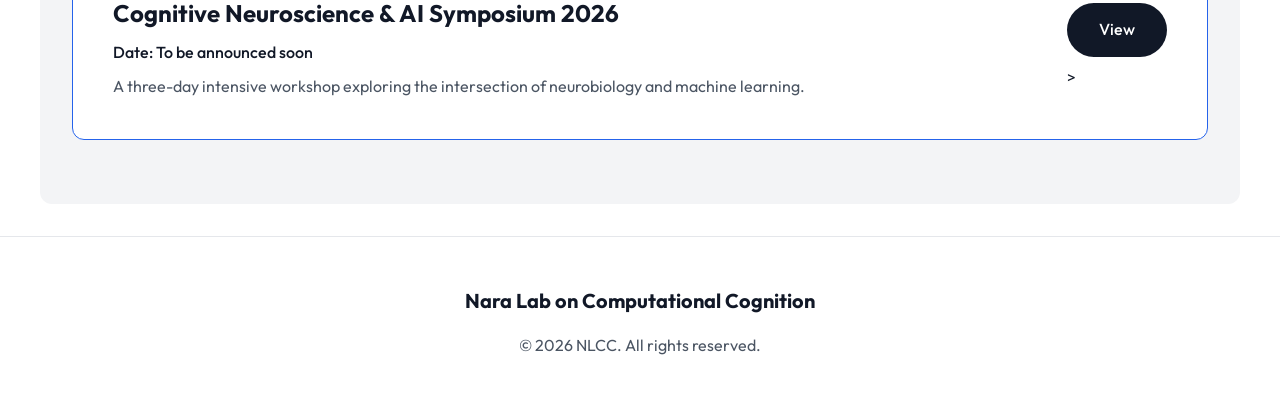
==== commit 466dc707: "Added pages" ====
--- a/index.html
+++ b/index.html
@@ -12,12 +12,11 @@
 
 <body>
     <canvas id="neuronCanvas"></canvas>
-    <nav>
+        <nav>
         <div class="nav-container">
-            <a href="index.html" class="logo">
-                <img src=images\logo.jpg alt="NLCC Logo" class="logo-img">
-
-                <img src=images\iitlogo.png alt="NLCC Logo" class="logo-img">
+            <a href="index.html" class="active" class="logo">
+                <img src="images/logo.jpg" alt="NLCC Logo" class="logo-img">
+                <img src="images/iitlogo.png" alt="IIT Mandi Logo" class="logo-img">
             </a>
             <div class="menu-toggle" id="mobile-menu">
                 <span class="bar"></span>
@@ -26,11 +25,14 @@
             </div>
             <ul class="nav-links">
                 <li><a href="index.html" class="active">Home</a></li>
-                <li><a href="workshops.html" class="blink">Workshops</a></li>
                 <li><a href="about.html">About us</a></li>
                 <li><a href="publications.html">Publications</a></li>
                 <li><a href="team.html">Team</a></li>
+                <li><a href="about_pi.html">About PI</a></li>
                 <li><a href="opportunities.html">Opportunities</a></li>
+                <li><a href="workshops.html" class="blink">Public Outreach</a></li>
+                <li><a href="news.html">News</a></li>
+                <li><a href="contact.html">Contact Us</a></li>
             </ul>
         </div>
     </nav>
@@ -85,17 +87,18 @@
                     style="display: flex; justify-content: space-between; align-items: center; flex-wrap: wrap; gap: 1rem; border-color: var(--accent);">
                     <div>
                         <h3 style="color: var(--text-primary); font-size: 1.5rem; margin-bottom: 0.5rem;">Cognitive
-                            Neuroscience workshop 2026</h3>
+                            Neuroscience & AI Symposium 2026</h3>
                         <p
                             style="font-weight: 500; font-size: 1rem; color: var(--text-primary); margin-bottom: 0.5rem;">
                             Date: To be announced soon</p>
-                        <p style="color: var(--text-secondary);">A three-day workshop on neuroscience and hands on.</p>
+                        <p style="color: var(--text-secondary);">A three-day intensive workshop exploring the
+                            intersection of neurobiology and machine learning.</p>
                     </div>
                     <div>
                         <a href="workshops.html" class="btn btn-primary"
-                            style="margin-bottom: 0.5rem; display: inline-block;">View Brochure</a>
+                            style="margin-bottom: 0.5rem; display: inline-block;">View</a>
                         <br>
-                        <a href="workshops.html" class="btn btn-outline" style="margin-left: 0;">Register Now</a>
+                        <!--<a href="workshops.html" class="btn btn-outline" style="margin-left: 0;">Register Now</a>-->>
                     </div>
                 </div>
             </div>
@@ -124,4 +127,4 @@
     </script>
 </body>
 
-</html>
+</html>
--- a/style.css
+++ b/style.css
@@ -35,6 +35,7 @@
 
 html {
     background-color: var(--bg-primary);
+    overflow-y: scroll;
 }
 
 body {
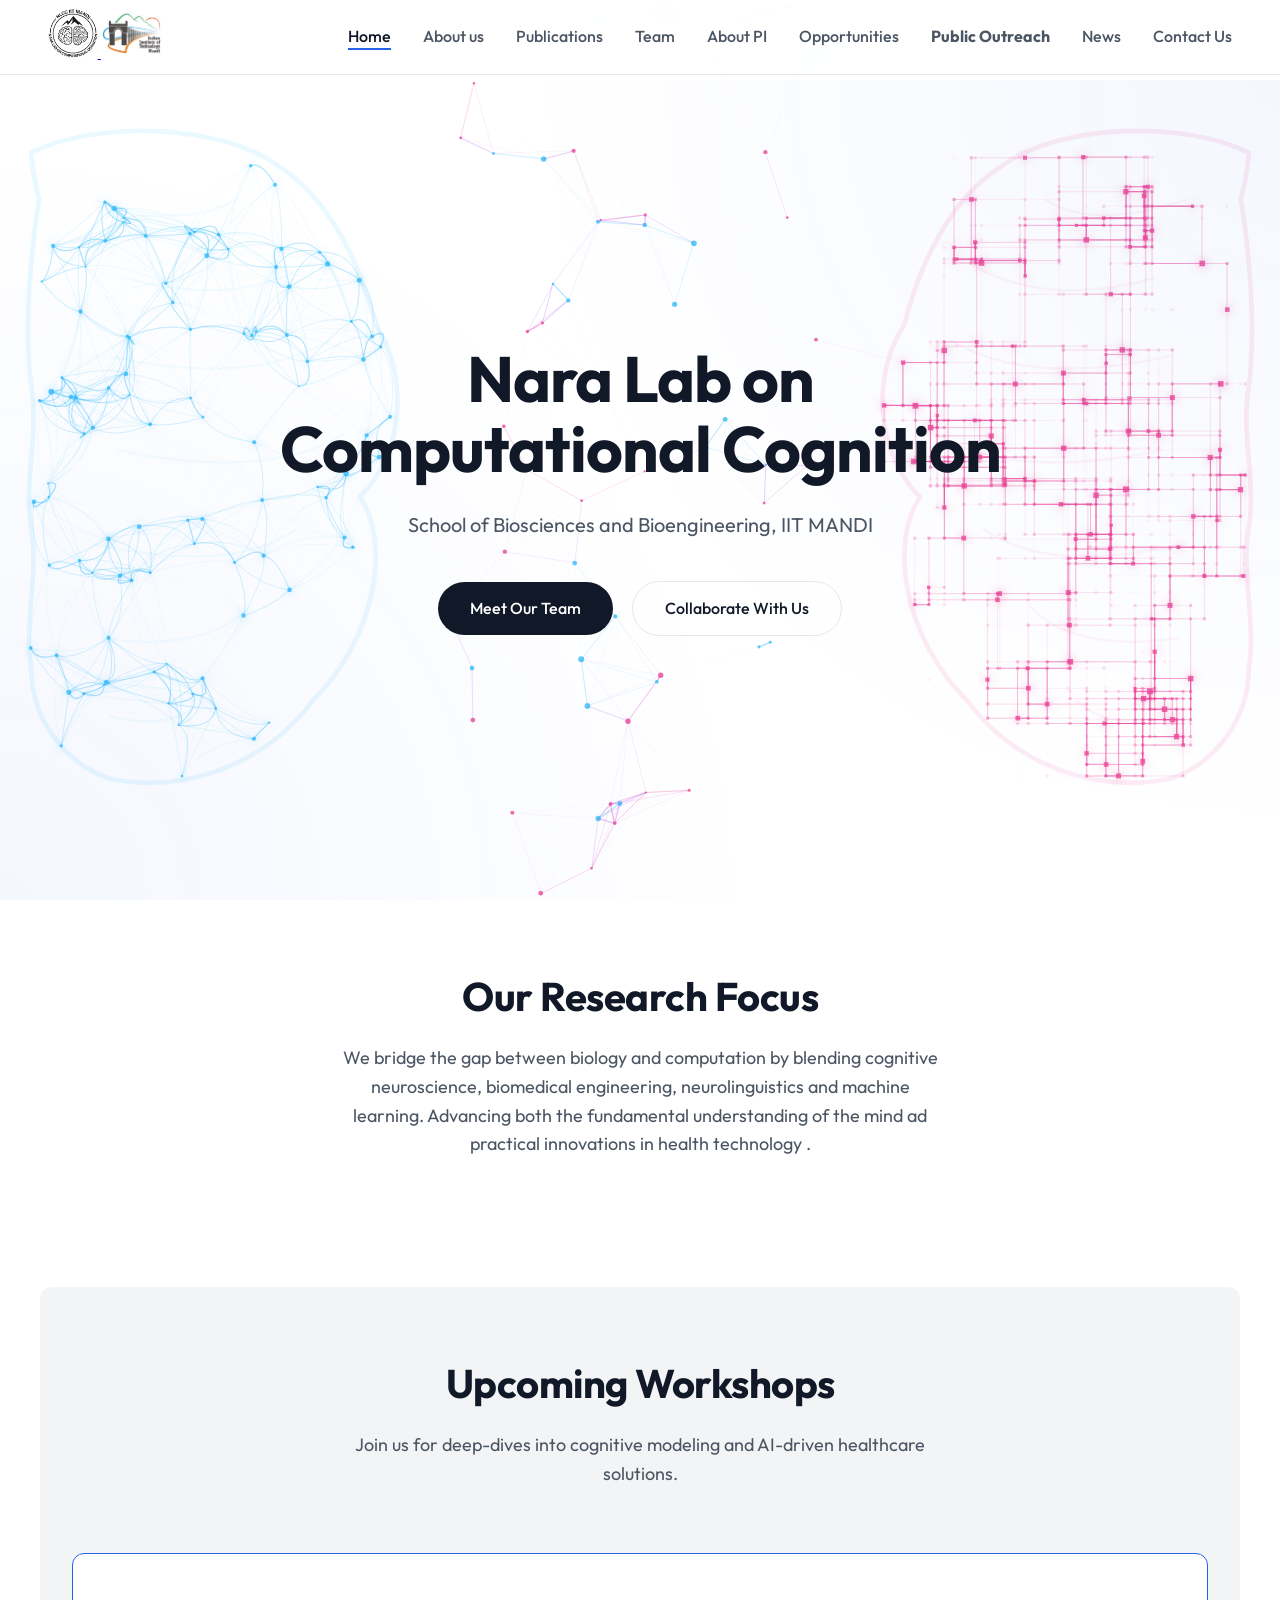
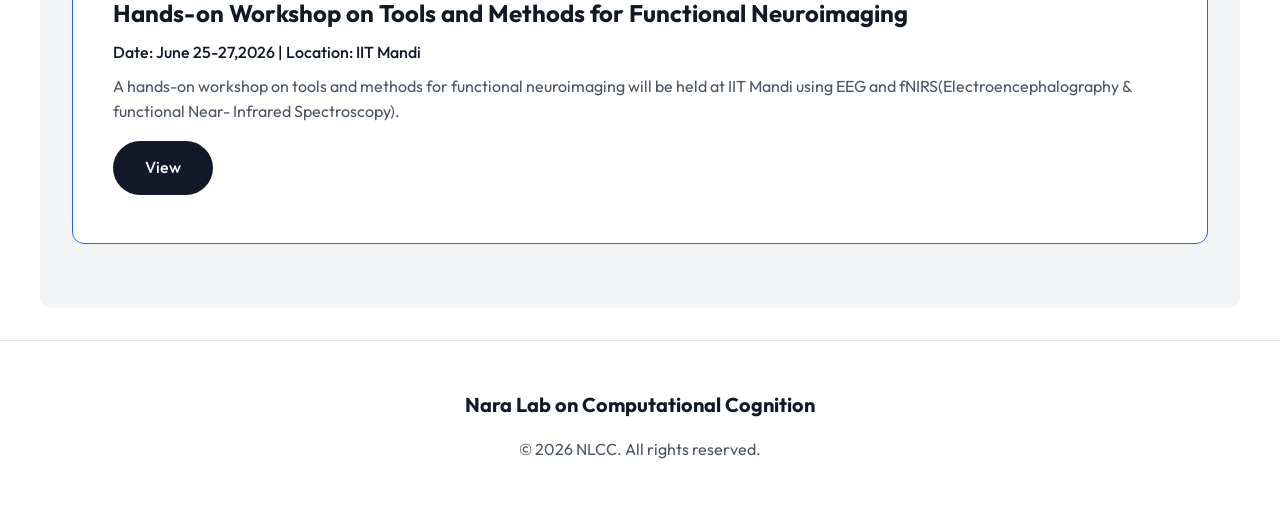
==== commit 7c029075: "update" ====
--- a/index.html
+++ b/index.html
@@ -12,7 +12,7 @@
 
 <body>
     <canvas id="neuronCanvas"></canvas>
-        <nav>
+    <nav>
         <div class="nav-container">
             <a href="index.html" class="active" class="logo">
                 <img src="images/logo.jpg" alt="NLCC Logo" class="logo-img">
@@ -86,19 +86,21 @@
                 <div class="card animate-fade-in delay-1"
                     style="display: flex; justify-content: space-between; align-items: center; flex-wrap: wrap; gap: 1rem; border-color: var(--accent);">
                     <div>
-                        <h3 style="color: var(--text-primary); font-size: 1.5rem; margin-bottom: 0.5rem;">Cognitive
-                            Neuroscience & AI Symposium 2026</h3>
+                        <h3 style="color: var(--text-primary); font-size: 1.5rem; margin-bottom: 0.5rem;">Hands-on
+                            Workshop on Tools and Methods for Functional Neuroimaging</h3>
                         <p
                             style="font-weight: 500; font-size: 1rem; color: var(--text-primary); margin-bottom: 0.5rem;">
-                            Date: To be announced soon</p>
-                        <p style="color: var(--text-secondary);">A three-day intensive workshop exploring the
-                            intersection of neurobiology and machine learning.</p>
+                            Date: June 25-27,2026 | Location: IIT Mandi</p>
+                        <p style="color: var(--text-secondary);">A hands-on workshop on tools and methods for functional
+                            neuroimaging will be held at IIT Mandi using EEG and fNIRS(Electroencephalography &
+                            functional
+                            Near- Infrared Spectroscopy).</p>
                     </div>
                     <div>
                         <a href="workshops.html" class="btn btn-primary"
                             style="margin-bottom: 0.5rem; display: inline-block;">View</a>
                         <br>
-                        <!--<a href="workshops.html" class="btn btn-outline" style="margin-left: 0;">Register Now</a>-->>
+                        <!--<a href="workshops.html" class="btn btn-outline" style="margin-left: 0;">Register Now</a>-->
                     </div>
                 </div>
             </div>
